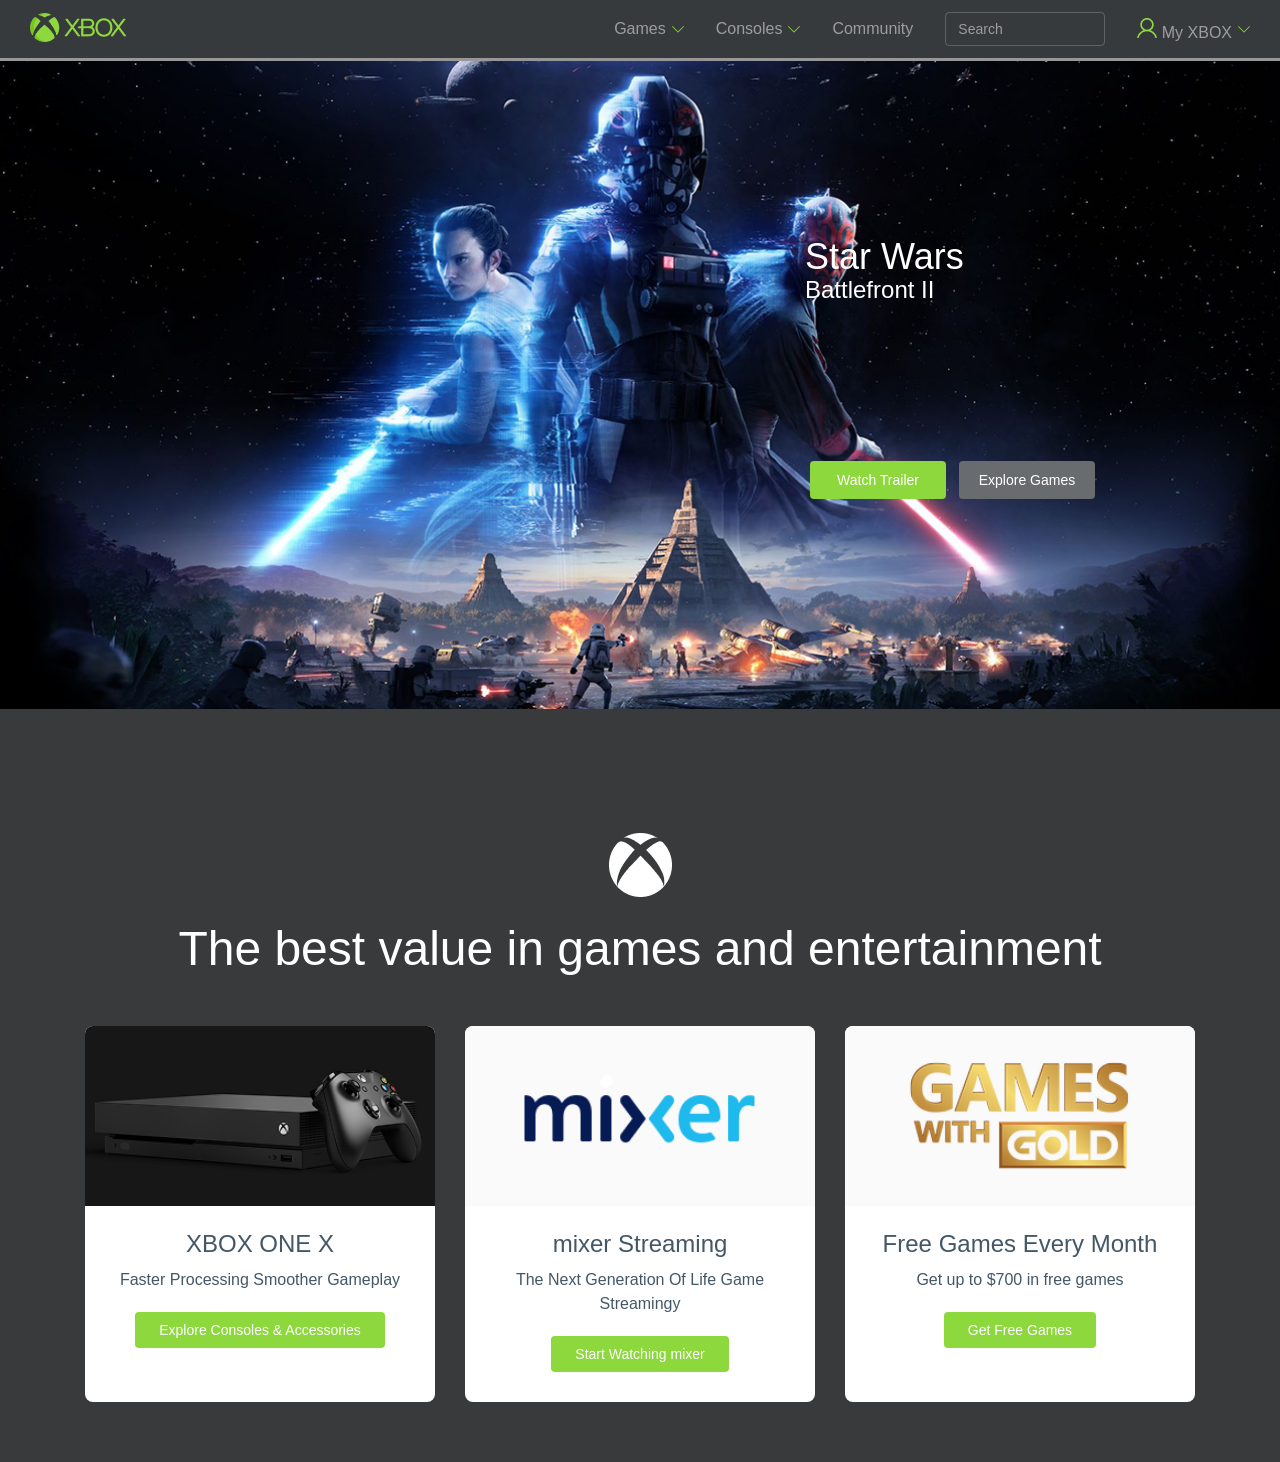
==== index.html @ f6f56444 "Add files via upload" ====
<!doctype html>
<html lang="en">
  <head>
    <meta charset="UTF-8" />
    <meta name="viewport" content="width=device-width, initial-scale=1.0" />
    <title>Гарипова</title>
    <link rel="stylesheet" href="style.css" />
  </head>
  <body>
    <header>
      <div class="header-container">
        <a href="#"><img src="./img/logo.png" alt="Logo" /></a>
        <ul class="nav-list">
          <li>
            <a href="#">Games</a><img src="./img/down-arrow.png" alt="" />
          </li>
          <li>
            <a href="#">Consoles</a><img src="./img/down-arrow.png" alt="" />
          </li>
          <li><a href="#">Community</a></li>
          <input
            type="text"
            class="search-input"
            name="username"
            placeholder="Search"
          />
          <li>
            <a href="#"><img src="./img/Shape.png" alt="" /> My XBOX</a>
            <img src="img/down-arrow.png" alt="" />
          </li>
        </ul>
      </div>
    </header>

    <main>
      <!-- секция Hero -->
      <section class="hero">
        <div class="container hero-container">
          <div class="hero-content">
            <h1 class="hero-title">Star Wars</h1>
            <h2 class="hero-subtitle">Battlefront II</h2>
            <div class="hero-buttons">
              <button class="btn btn-primary">Watch Trailer</button>
              <button class="btn btn-secondary">Explore Games</button>
            </div>
          </div>
        </div>
      </section>

      <!-- секция Highlights с иконкой -->
      <section class="highlights">
        <div class="container">
          <!-- Иконка -->
          <div class="highlights-icon">
            <img src="./img/icon.png" alt="XBOX Icon" />
          </div>
          <h2 class="highlights-title">
            The best value in games and entertainment
          </h2>
          <div class="highlights-grid">
            <!-- 1 -->
            <div class="highlight-card">
              <img
                src="./img/card_1.png"
                alt="Games with Gold"
                class="card-image"
              />
              <h3 class="card-title">XBOX ONE X</h3>
              <p class="card-desc">Faster Processing Smoother Gameplay</p>
              <button class="card-btn">Explore Consoles & Accessories</button>
            </div>
            <!-- 2 -->
            <div class="highlight-card">
              <img src="./img/card_2.png" alt="XBOX One X" class="card-image" />
              <h3 class="card-title">mixer Streaming</h3>
              <p class="card-desc">The Next Generation
Of Life Game Streamingy</p>
              <button class="card-btn">Start Watching mixer</button>
            </div>
            <!-- 3 -->
            <div class="highlight-card">
              <img
                src="./img/card_3.png"
                alt="Mixer Streaming"
                class="card-image"
              />
              <h3 class="card-title">Free Games Every Month</h3>
              <p class="card-desc">
                Get up to $700 in 
free games
              </p>
              <button class="card-btn">Get Free Games</button>
            </div>
          </div>
        </div>
      </section>

    </main>
  </body>
</html>
---- style.css ----
@font-face {
  font-family: "HelveticaNeueR";
  src: url(./fonts/HelveticaNeue-Roman.otf);
}

* {
  padding: 0;
  margin: 0;
  box-sizing: border-box;
}

:root {
  --font-family: "HelveticaNeueR", sans-serif;
}

.container {
  max-width: 1130px;
  padding: 0 10px;
  margin: 0 auto;
}

/* ========== HEADER ========== */
header {
  background: #373a3c;
  border-bottom: 3px solid #979797;
  padding: 12px 0;
}

.header-container {
  max-width: 1300px;
  margin: 0 auto;
  padding: 0 30px;
  display: flex;
  align-items: center;
  justify-content: space-between;
  flex-wrap: wrap;
  gap: 20px;
}

.header-container li {
  display: flex;
  align-items: center;
  gap: 6px;
  cursor: pointer;
}

.header-container a {
  text-decoration: none;
  font-family: var(--font-family);
  font-weight: 400;
  font-size: 16px;
  line-height: 100%;
  color: rgba(255, 255, 255, 0.5);
}

.nav-list {
  display: flex;
  align-items: center;
  gap: 32px;
  list-style: none;
  flex-wrap: wrap;
}

.search-input {
  border: 1px solid rgba(255, 255, 255, 0.2);
  border-radius: 4px;
  padding: 8px 12px;
  font-family: var(--font-family);
  font-size: 14px;
  color: white;
  outline: none;
  width: 160px;
  background: transparent;
}

.search-input::placeholder {
  color: rgba(255, 255, 255, 0.5);
}

/* ========== HERO СЕКЦИЯ ========== */
.hero {
  background-image: url('./img/bg.png');
  background-size: cover;
  background-position: center;
  background-repeat: no-repeat;
  height: 648px;
  position: relative;
}

.hero-container {
  position: relative;
  z-index: 2;
  height: 648px;
}

.hero-title {
  position: absolute;
  top: 175px;
  right: 100px;
  font-family: var(--font-family);
  font-weight: 400;
  font-size: 36px;
  color: #fff;
  margin: 0;
  text-align: left;
  width: 100%;
  max-width: 300px;
}

.hero-subtitle {
  position: absolute;
  top: 215px;
  right: 100px;
  font-family: var(--font-family);
  font-weight: 400;
  font-size: 24px;
  color: #fff;
  margin: 0;
  text-align: left;
  width: 100%;
  max-width: 300px;
}

.hero-buttons {
  position: absolute;
  top: 400px;
  right: 110px;
  display: flex;
  gap: 13px;
}

.btn {
  width: 136px;
  height: 38px;
  font-family: var(--font-family);
  font-weight: 400;
  font-size: 14px;
  border-radius: 4px;
  cursor: pointer;
  border: none;
}

.btn-primary {
  background-color: #8DD83D;
  color: white;
}

.btn-secondary {
  background-color: #686C6F;
  color: white;
}

/* ========== HIGHLIGHTS СЕКЦИЯ ========== */
.highlights {
  background-color: #383a3b;
  padding: 60px 0;
}

/* НОВЫЙ БЛОК С ИКОНКОЙ - отступ сверху 64px, по центру */
.highlights-icon {
  text-align: center;
  margin-top: 64px;
  margin-bottom: 20px;
}

.highlights-icon img {
  display: inline-block;
}

.highlights-title {
  font-family: var(--font-family);
  font-weight: 400;
  font-size: 48px;
  color: #fff;
  text-align: center;
  margin-bottom: 20px;
}

.highlights-grid {
  display: flex;
  justify-content: space-between;
  gap: 30px;
  margin-top: 50px;
}

.highlight-card {
  background-color: #fff;
  border-radius: 8px;
  overflow: hidden;
  flex: 1;
  text-align: center;
  padding-bottom: 30px;
}

.card-image {
  width: 100%;
  height: 180px;
  object-fit: cover;
}

.card-title {
  font-family: var(--font-family);
  font-weight: 400;
  font-size: 24px;
  color: #435766;
  margin: 20px 0 10px;
}

.card-desc {
  font-family: var(--font-family);
  font-weight: 400;
  font-size: 16px;
  color: #435766;
  line-height: 1.5;
  margin-bottom: 20px;
  padding: 0 15px;
}

.card-btn {
  background-color: #8DD83D;
  color: white;
  border: none;
  padding: 10px 24px;
  font-family: var(--font-family);
  font-weight: 400;
  font-size: 14px;
  border-radius: 4px;
  cursor: pointer;
  transition: opacity 0.2s;
}

.card-btn:hover {
  opacity: 0.8;
}

/* ========== АДАПТИВНОСТЬ ========== */
@media (max-width: 768px) {
  .header-container {
    padding: 0 15px;
    flex-direction: column;
    align-items: flex-start;
  }

  .nav-list {
    flex-wrap: wrap;
    gap: 15px;
    justify-content: center;
    width: 100%;
  }

  .search-input {
    width: 100%;
    margin: 5px 0;
  }

  .hero {
    height: 500px;
  }

  .hero-container {
    height: 500px;
  }

  .hero-title {
    top: 120px;
    right: 20px;
    font-size: 28px;
    max-width: 250px;
  }

  .hero-subtitle {
    top: 155px;
    right: 20px;
    font-size: 18px;
    max-width: 250px;
  }

  .hero-buttons {
    top: 320px;
    right: 20px;
    gap: 10px;
  }

  .btn {
    width: 120px;
    height: 34px;
    font-size: 12px;
  }

  .highlights {
    padding: 40px 0;
  }

  /* Иконка на планшете */
  .highlights-icon {
    margin-top: 50px;
  }

  .highlights-title {
    font-size: 28px;
    margin-bottom: 15px;
  }

  .highlights-grid {
    flex-direction: column;
    gap: 20px;
    margin-top: 30px;
  }

  .card-image {
    height: 150px;
  }

  .card-title {
    font-size: 20px;
  }

  .card-desc {
    font-size: 14px;
  }

  .card-btn {
    padding: 8px 20px;
    font-size: 12px;
  }
}

@media (max-width: 480px) {
  .header-container {
    padding: 0 10px;
  }

  .nav-list {
    gap: 12px;
  }

  .header-container a {
    font-size: 14px;
  }

  .header-container li {
    gap: 4px;
  }

  .hero {
    height: 450px;
  }

  .hero-container {
    height: 450px;
  }

  .hero-title {
    top: 100px;
    right: 15px;
    font-size: 24px;
    max-width: 200px;
  }

  .hero-subtitle {
    top: 130px;
    right: 15px;
    font-size: 16px;
    max-width: 200px;
  }

  .hero-buttons {
    top: 280px;
    right: 15px;
    gap: 8px;
    flex-direction: column;
    align-items: flex-end;
  }

  .btn {
    width: 130px;
    height: 36px;
  }

  .highlights {
    padding: 30px 0;
  }

  /* Иконка на телефоне */
  .highlights-icon {
    margin-top: 40px;
  }

  .highlights-title {
    font-size: 24px;
    padding: 0 10px;
  }

  .highlight-card {
    margin: 0 5px;
  }

  .card-image {
    height: 130px;
  }

  .card-title {
    font-size: 18px;
    margin: 15px 0 8px;
  }

  .card-desc {
    font-size: 13px;
    margin-bottom: 15px;
    padding: 0 10px;
  }

  .card-btn {
    padding: 6px 16px;
    font-size: 11px;
  }
}

@media (max-width: 375px) {
  .hero-title {
    top: 80px;
    font-size: 22px;
  }

  .hero-subtitle {
    top: 108px;
    font-size: 14px;
  }

  .hero-buttons {
    top: 260px;
  }

  .btn {
    width: 120px;
    height: 34px;
    font-size: 11px;
  }

  .highlights-icon {
    margin-top: 32px;
  }

  .highlights-title {
    font-size: 22px;
  }

  .card-title {
    font-size: 16px;
  }

  .card-desc {
    font-size: 12px;
  }
}
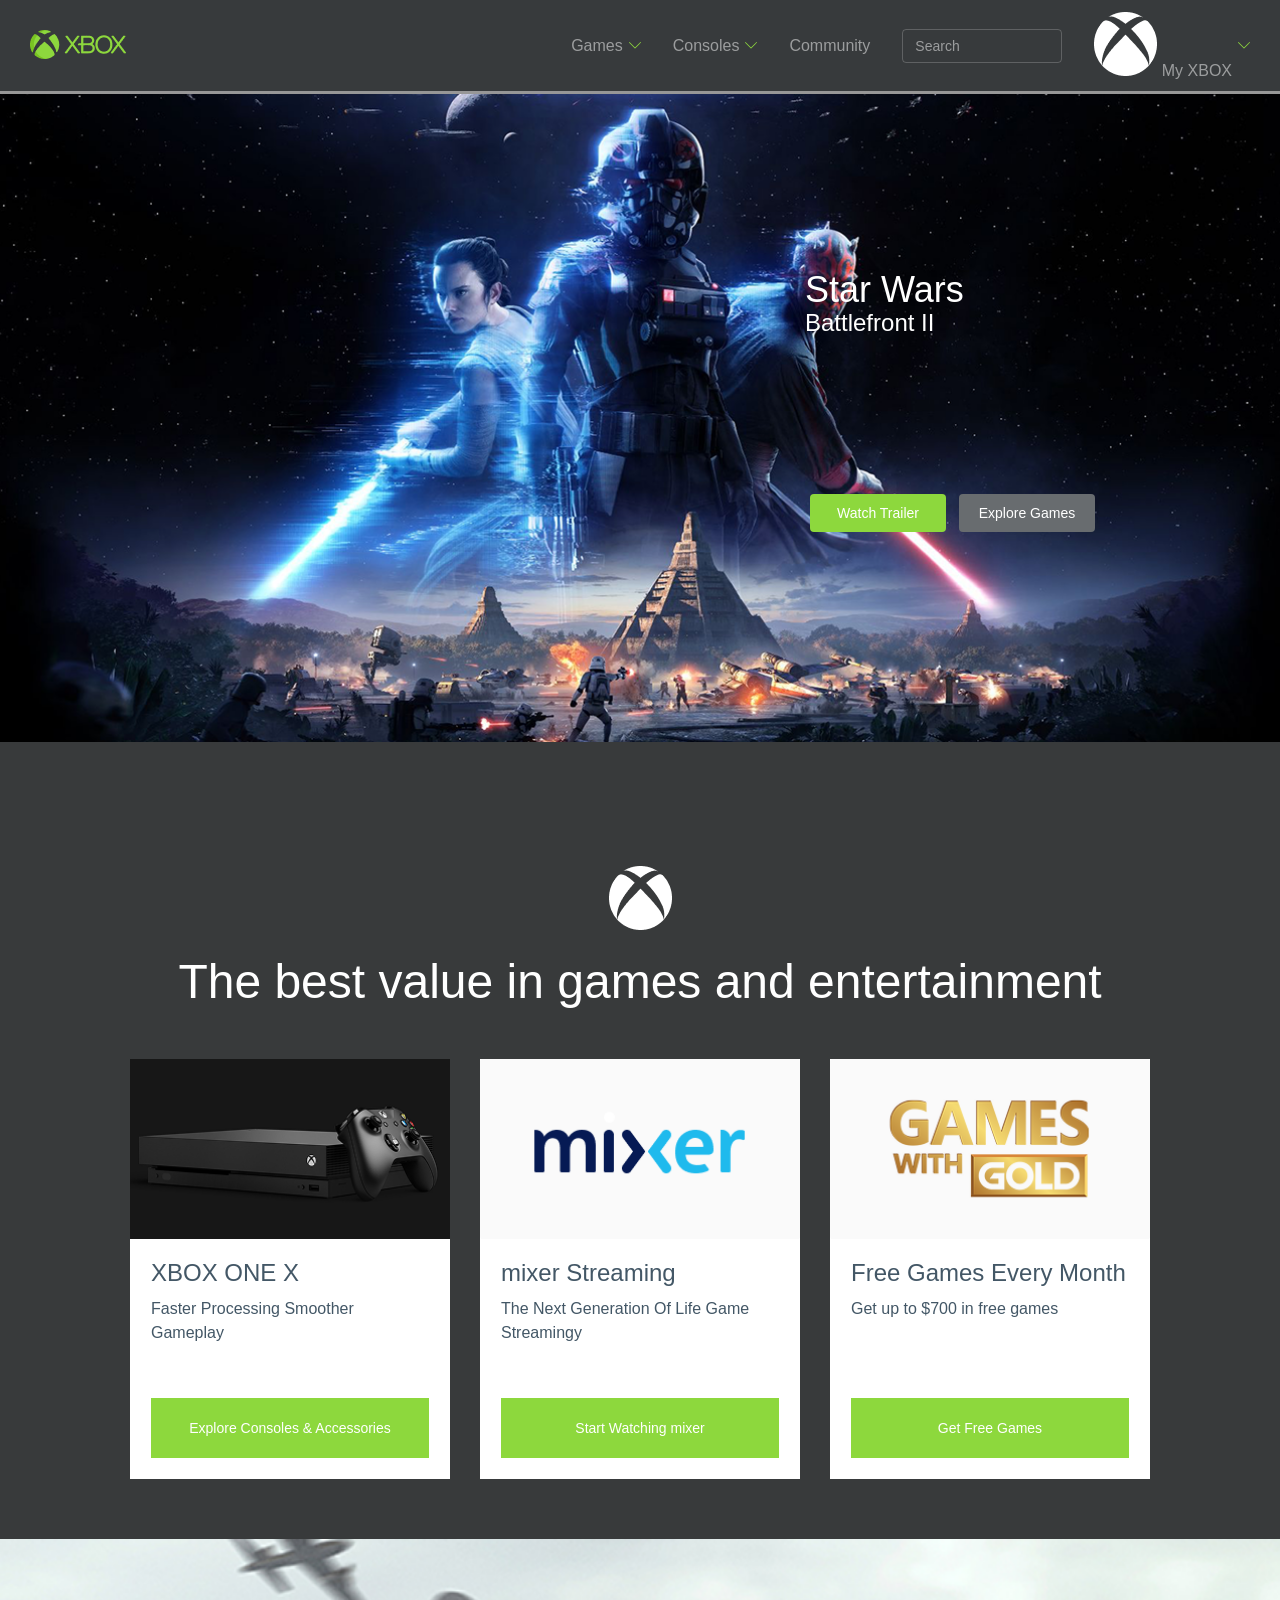
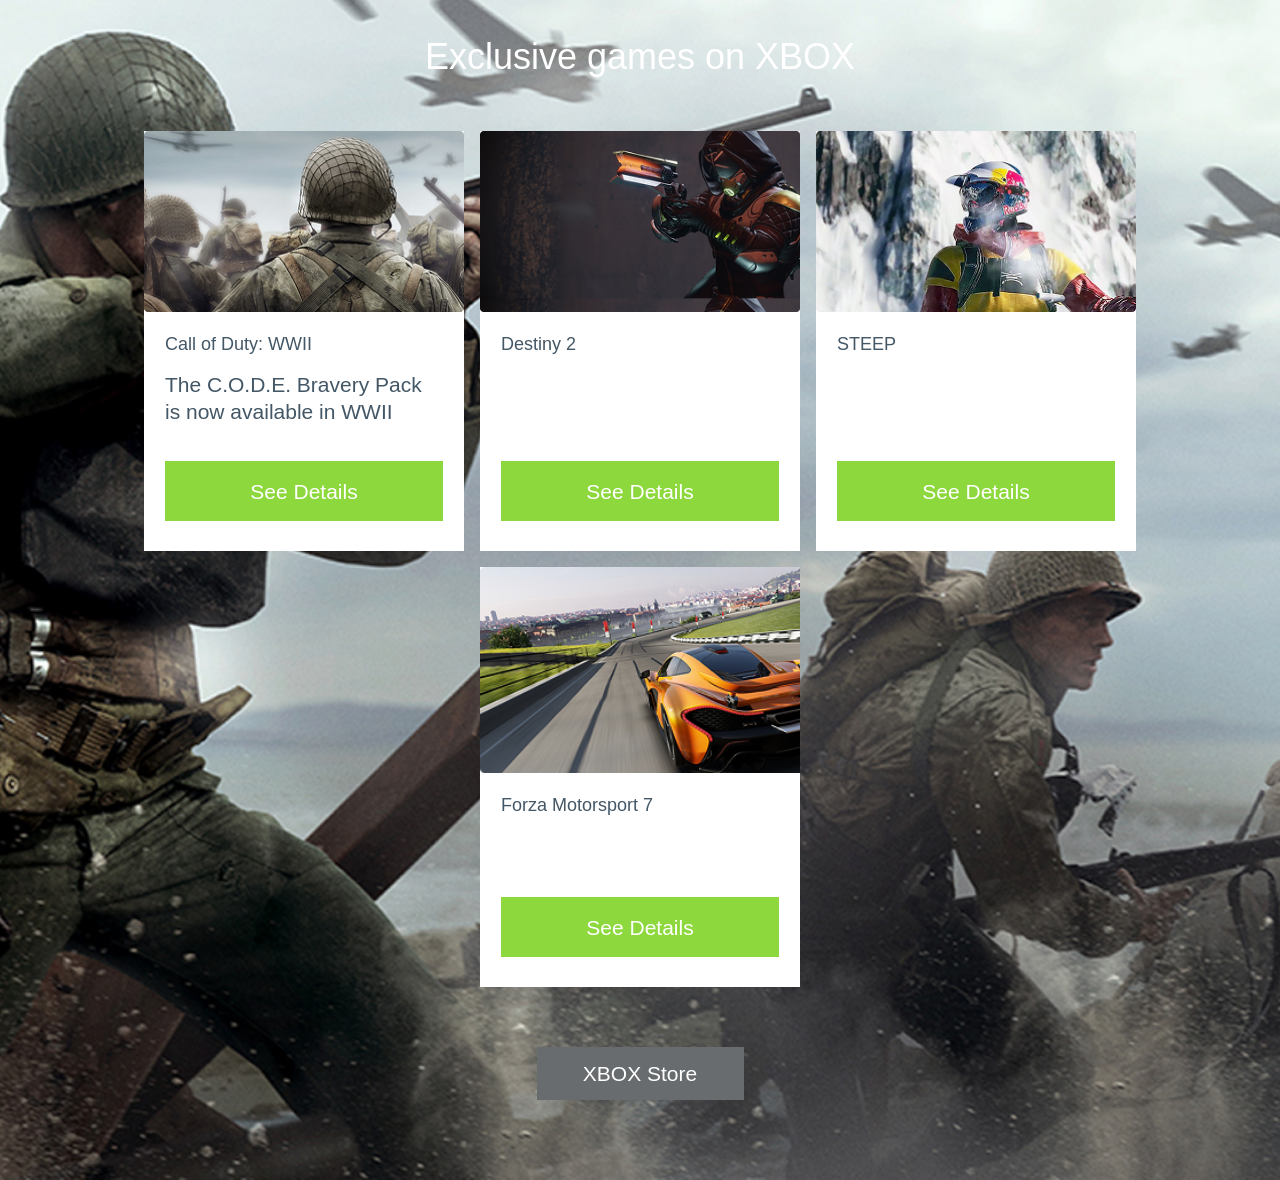
==== commit e654bd68: "Add files via upload" ====
--- a/index.html
+++ b/index.html
@@ -1,4 +1,4 @@
-<!doctype html>
+<!DOCTYPE html>
 <html lang="en">
   <head>
     <meta charset="UTF-8" />
@@ -25,7 +25,7 @@
             placeholder="Search"
           />
           <li>
-            <a href="#"><img src="./img/Shape.png" alt="" /> My XBOX</a>
+            <a href="#"><img src="./img/icon.png" alt="" /> My XBOX</a>
             <img src="img/down-arrow.png" alt="" />
           </li>
         </ul>
@@ -50,7 +50,6 @@
       <!-- секция Highlights с иконкой -->
       <section class="highlights">
         <div class="container">
-          <!-- Иконка -->
           <div class="highlights-icon">
             <img src="./img/icon.png" alt="XBOX Icon" />
           </div>
@@ -58,43 +57,88 @@
             The best value in games and entertainment
           </h2>
           <div class="highlights-grid">
-            <!-- 1 -->
             <div class="highlight-card">
-              <img
-                src="./img/card_1.png"
-                alt="Games with Gold"
-                class="card-image"
-              />
-              <h3 class="card-title">XBOX ONE X</h3>
-              <p class="card-desc">Faster Processing Smoother Gameplay</p>
-              <button class="card-btn">Explore Consoles & Accessories</button>
+              <img src="./img/card_1.png" alt="Games with Gold" class="card-image" />
+              <div class="card-content">
+                <h3 class="card-title">XBOX ONE X</h3>
+                <p class="card-desc">Faster Processing Smoother Gameplay</p>
+                <button class="card-btn">Explore Consoles & Accessories</button>
+              </div>
             </div>
-            <!-- 2 -->
             <div class="highlight-card">
               <img src="./img/card_2.png" alt="XBOX One X" class="card-image" />
-              <h3 class="card-title">mixer Streaming</h3>
-              <p class="card-desc">The Next Generation
-Of Life Game Streamingy</p>
-              <button class="card-btn">Start Watching mixer</button>
+              <div class="card-content">
+                <h3 class="card-title">mixer Streaming</h3>
+                <p class="card-desc">The Next Generation Of Life Game Streamingy</p>
+                <button class="card-btn">Start Watching mixer</button>
+              </div>
             </div>
-            <!-- 3 -->
             <div class="highlight-card">
-              <img
-                src="./img/card_3.png"
-                alt="Mixer Streaming"
-                class="card-image"
-              />
-              <h3 class="card-title">Free Games Every Month</h3>
-              <p class="card-desc">
-                Get up to $700 in 
-free games
-              </p>
-              <button class="card-btn">Get Free Games</button>
+              <img src="./img/card_3.png" alt="Mixer Streaming" class="card-image" />
+              <div class="card-content">
+                <h3 class="card-title">Free Games Every Month</h3>
+                <p class="card-desc">Get up to $700 in free games</p>
+                <button class="card-btn">Get Free Games</button>
+              </div>
             </div>
           </div>
         </div>
       </section>
 
+      <!-- Третья секция Exclusive games -->
+      <section class="exclusive">
+        <div class="exclusive-container">
+          <h2 class="exclusive-title">Exclusive games on XBOX</h2>
+          <div class="exclusive-grid">
+            <!-- Карточка 1 -->
+            <div class="exclusive-card">
+              <img src="img/с_1.png" alt="Call of Duty" />
+              <div class="exclusive-card-content">
+                <div class="exclusive-card-text">
+                  <h3 class="exclusive-game-title">Call of Duty: WWII</h3>
+                  <p class="exclusive-game-desc">
+                    The C.O.D.E. Bravery Pack<br />is now available in WWII
+                  </p>
+                </div>
+                <button class="exclusive-card-btn">See Details</button>
+              </div>
+            </div>
+            <!-- Карточка 2 -->
+            <div class="exclusive-card">
+              <img src="img/с_2.png" alt="Destiny 2" />
+              <div class="exclusive-card-content">
+                <div class="exclusive-card-text">
+                  <h3 class="exclusive-game-title">Destiny 2</h3>
+                </div>
+                <button class="exclusive-card-btn">See Details</button>
+              </div>
+            </div>
+            <!-- Карточка 3 -->
+            <div class="exclusive-card">
+              <img src="img/с_3.png" alt="STEEP" />
+              <div class="exclusive-card-content">
+                <div class="exclusive-card-text">
+                  <h3 class="exclusive-game-title">STEEP</h3>
+                </div>
+                <button class="exclusive-card-btn">See Details</button>
+              </div>
+            </div>
+            <!-- Карточка 4 -->
+            <div class="exclusive-card">
+              <img src="img/с_4.png" alt="Forza Motorsport 7" />
+              <div class="exclusive-card-content">
+                <div class="exclusive-card-text">
+                  <h3 class="exclusive-game-title">Forza Motorsport 7</h3>
+                </div>
+                <button class="exclusive-card-btn">See Details</button>
+              </div>
+            </div>
+          </div>
+          <div class="exclusive-store-btn-wrapper">
+            <button class="exclusive-store-btn">XBOX Store</button>
+          </div>
+        </div>
+      </section>
     </main>
   </body>
-</html>
+</html>
--- a/style.css
+++ b/style.css
@@ -156,7 +156,6 @@
   padding: 60px 0;
 }
 
-/* НОВЫЙ БЛОК С ИКОНКОЙ - отступ сверху 64px, по центру */
 .highlights-icon {
   text-align: center;
   margin-top: 64px;
@@ -178,18 +177,20 @@
 
 .highlights-grid {
   display: flex;
-  justify-content: space-between;
+  justify-content: center;
   gap: 30px;
   margin-top: 50px;
+  flex-wrap: wrap;
 }
 
 .highlight-card {
   background-color: #fff;
-  border-radius: 8px;
+  border-radius: 0;
   overflow: hidden;
-  flex: 1;
-  text-align: center;
-  padding-bottom: 30px;
+  width: 320px;
+  height: 420px;
+  display: flex;
+  flex-direction: column;
 }
 
 .card-image {
@@ -198,12 +199,20 @@
   object-fit: cover;
 }
 
+.card-content {
+  padding: 0 21px;
+  flex: 1;
+  display: flex;
+  flex-direction: column;
+}
+
 .card-title {
   font-family: var(--font-family);
   font-weight: 400;
   font-size: 24px;
   color: #435766;
   margin: 20px 0 10px;
+  text-align: left;
 }
 
 .card-desc {
@@ -213,23 +222,161 @@
   color: #435766;
   line-height: 1.5;
   margin-bottom: 20px;
-  padding: 0 15px;
+  text-align: left;
 }
 
 .card-btn {
   background-color: #8DD83D;
   color: white;
   border: none;
-  padding: 10px 24px;
   font-family: var(--font-family);
   font-weight: 400;
   font-size: 14px;
-  border-radius: 4px;
   cursor: pointer;
   transition: opacity 0.2s;
+  width: 278px;
+  height: 60px;
+  margin-top: auto;
+  margin-bottom: 21px;
+  margin-left: auto;
+  margin-right: auto;
+  border-radius: 0;
 }
 
 .card-btn:hover {
+  opacity: 0.8;
+}
+
+/* ========== ТРЕТЬЯ СЕКЦИЯ EXCLUSIVE - ПО ЦЕНТРУ ========== */
+.exclusive {
+  background-image: url('./img/bg_2.png');
+  background-size: cover;
+  background-position: center;
+  background-repeat: no-repeat;
+  width: 100%;
+  min-height: 880px;
+  padding: 0;
+}
+
+.exclusive-container {
+  max-width: 1400px;
+  margin: 0 auto;
+  padding: 0 20px;
+}
+
+.exclusive-title {
+  font-family: var(--font-family);
+  font-weight: 400;
+  font-size: 36px;
+  color: #fff;
+  text-align: center;
+  padding-top: 97px;
+  margin-bottom: 53px;
+}
+
+/* Карточки по центру, flex-wrap для адаптива */
+.exclusive-grid {
+  display: flex;
+  justify-content: center;
+  align-items: center;
+  gap: 16px;
+  flex-wrap: wrap;
+}
+
+.exclusive-card {
+  background-color: #fff;
+  width: 320px;
+  height: 420px;
+  border-radius: 0;
+  overflow: hidden;
+  display: flex;
+  flex-direction: column;
+}
+
+.exclusive-card img {
+  width: 100%;
+  height: auto;
+  object-fit: cover;
+}
+
+/* Контент карточки - выравнивание кнопки внизу */
+.exclusive-card-content {
+  padding: 0 21px;
+  flex: 1;
+  display: flex;
+  flex-direction: column;
+  padding-bottom: 30px;
+}
+
+.exclusive-card-text {
+  flex: 1;
+}
+
+.exclusive-game-title {
+  font-family: var(--font-family);
+  font-weight: 400;
+  font-size: 18px;
+  color: #435766;
+  margin-top: 22px;
+  text-align: left;
+}
+
+.exclusive-game-desc {
+  font-family: var(--font-family);
+  font-weight: 400;
+  font-size: 21px;
+  color: #435766;
+  margin-top: 16px;
+  text-align: left;
+  line-height: 1.3;
+}
+
+/* Кнопка в карточке третьей секции */
+.exclusive-card-btn {
+  width: 278px;
+  height: 60px;
+  background-color: #8DD83D;
+  border: none;
+  font-family: var(--font-family);
+  font-weight: 400;
+  font-size: 21px;
+  line-height: 100%;
+  color: #fff;
+  cursor: pointer;
+  transition: opacity 0.2s;
+  margin-top: 30px;
+  margin-bottom: 0;
+  align-self: center;
+  flex-shrink: 0;
+}
+
+.exclusive-card-btn:hover {
+  opacity: 0.8;
+}
+
+/* Кнопка XBOX Store внизу */
+.exclusive-store-btn-wrapper {
+  display: flex;
+  justify-content: center;
+  margin-top: 60px;
+  padding-bottom: 80px;
+}
+
+.exclusive-store-btn {
+  width: 207px;
+  height: 53px;
+  background-color: #686C6F;
+  border: none;
+  font-family: var(--font-family);
+  font-weight: 400;
+  font-size: 21px;
+  line-height: 100%;
+  color: #fff;
+  cursor: pointer;
+  transition: opacity 0.2s;
+}
+
+.exclusive-store-btn:hover {
   opacity: 0.8;
 }
 
@@ -291,7 +438,6 @@
     padding: 40px 0;
   }
 
-  /* Иконка на планшете */
   .highlights-icon {
     margin-top: 50px;
   }
@@ -303,25 +449,22 @@
 
   .highlights-grid {
     flex-direction: column;
+    align-items: center;
     gap: 20px;
     margin-top: 30px;
   }
-
-  .card-image {
-    height: 150px;
-  }
-
-  .card-title {
-    font-size: 20px;
-  }
-
-  .card-desc {
-    font-size: 14px;
-  }
-
-  .card-btn {
-    padding: 8px 20px;
-    font-size: 12px;
+  
+  .exclusive {
+    min-height: auto;
+  }
+  
+  .exclusive-title {
+    font-size: 28px;
+    padding-top: 60px;
+  }
+  
+  .exclusive-container {
+    padding: 0 15px;
   }
 }
 
@@ -338,15 +481,7 @@
     font-size: 14px;
   }
 
-  .header-container li {
-    gap: 4px;
-  }
-
   .hero {
-    height: 450px;
-  }
-
-  .hero-container {
     height: 450px;
   }
 
@@ -372,16 +507,6 @@
     align-items: flex-end;
   }
 
-  .btn {
-    width: 130px;
-    height: 36px;
-  }
-
-  .highlights {
-    padding: 30px 0;
-  }
-
-  /* Иконка на телефоне */
   .highlights-icon {
     margin-top: 40px;
   }
@@ -390,66 +515,18 @@
     font-size: 24px;
     padding: 0 10px;
   }
-
-  .highlight-card {
-    margin: 0 5px;
-  }
-
-  .card-image {
-    height: 130px;
-  }
-
-  .card-title {
-    font-size: 18px;
-    margin: 15px 0 8px;
-  }
-
-  .card-desc {
-    font-size: 13px;
-    margin-bottom: 15px;
-    padding: 0 10px;
-  }
-
+  
+  .exclusive-title {
+    font-size: 24px;
+    padding-top: 40px;
+    margin-bottom: 30px;
+  }
+  
   .card-btn {
-    padding: 6px 16px;
-    font-size: 11px;
-  }
-}
-
-@media (max-width: 375px) {
-  .hero-title {
-    top: 80px;
-    font-size: 22px;
-  }
-
-  .hero-subtitle {
-    top: 108px;
-    font-size: 14px;
-  }
-
-  .hero-buttons {
-    top: 260px;
-  }
-
-  .btn {
-    width: 120px;
-    height: 34px;
-    font-size: 11px;
-  }
-
-  .highlights-icon {
-    margin-top: 32px;
-  }
-
-  .highlights-title {
-    font-size: 22px;
-  }
-
-  .card-title {
-    font-size: 16px;
-  }
-
-  .card-desc {
-    font-size: 12px;
+    width: 240px;
+  }
+  
+  .exclusive-card-btn {
+    width: 240px;
   }
 }
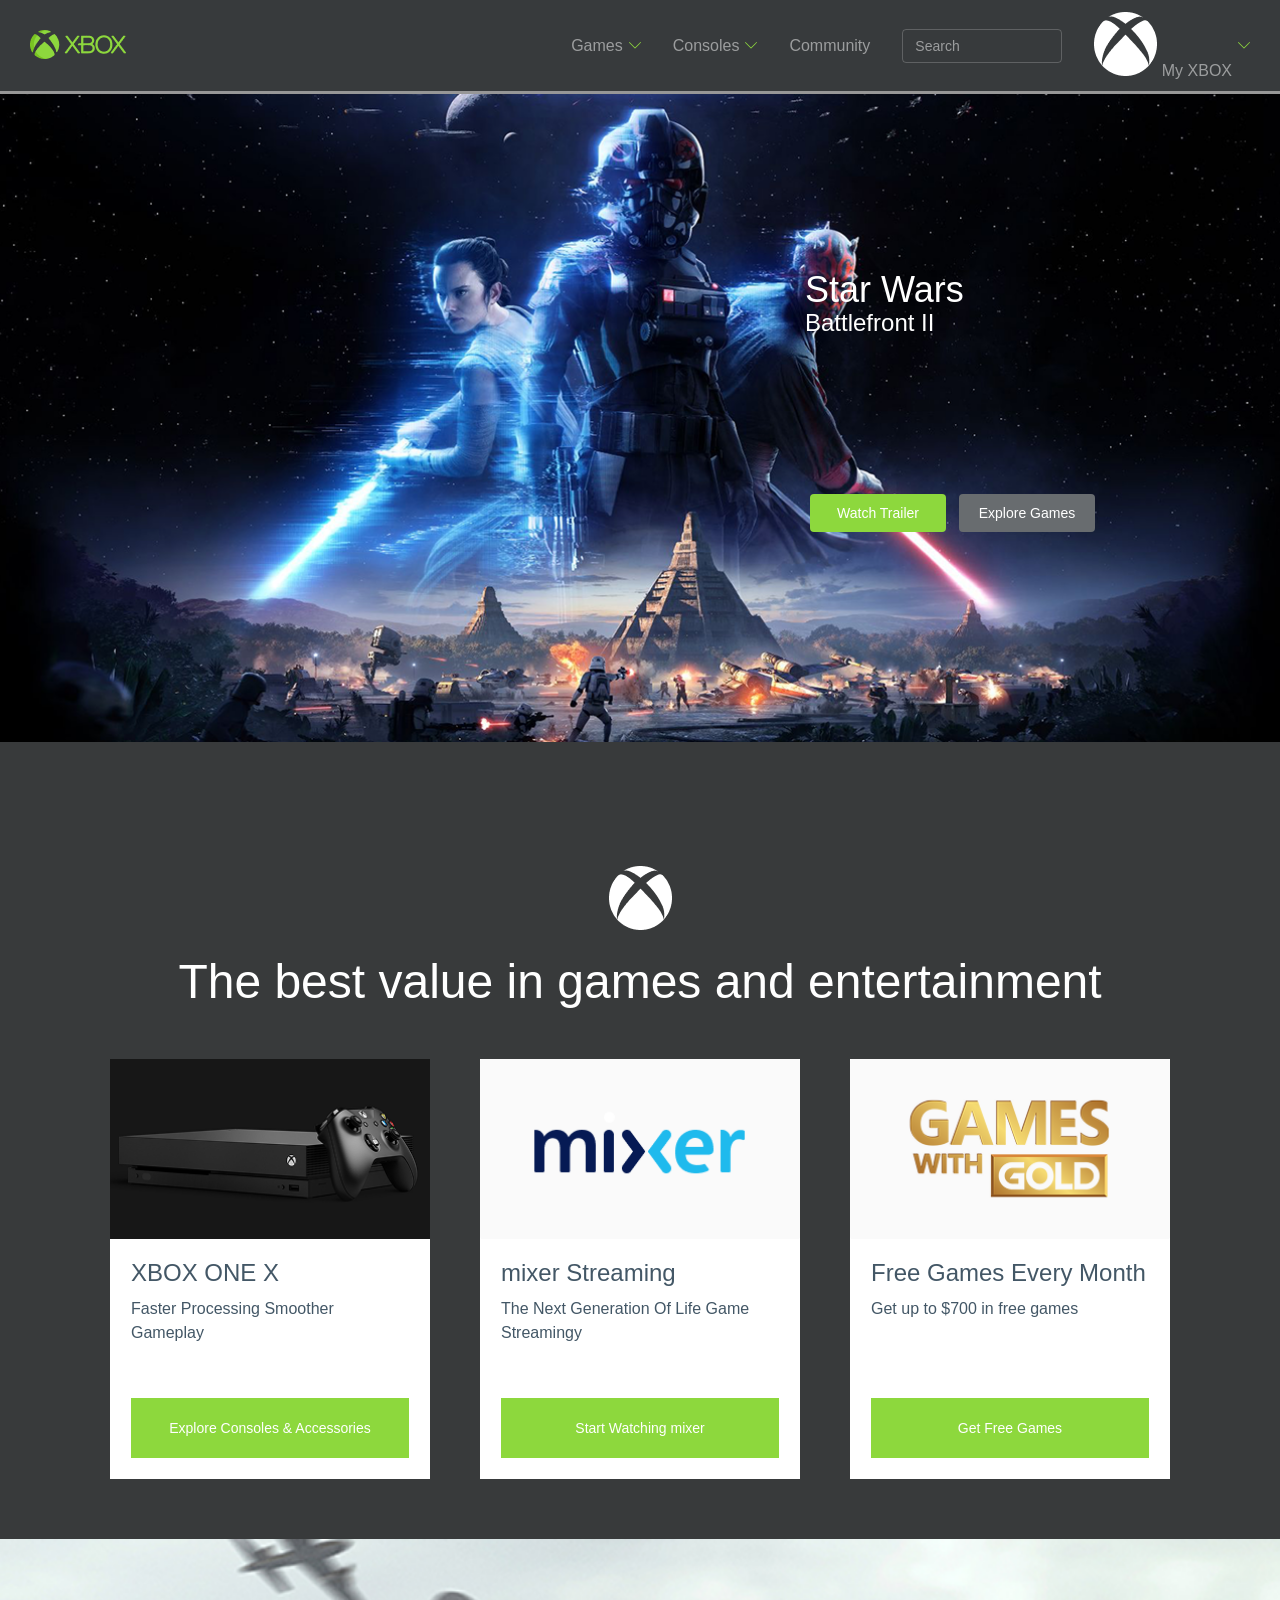
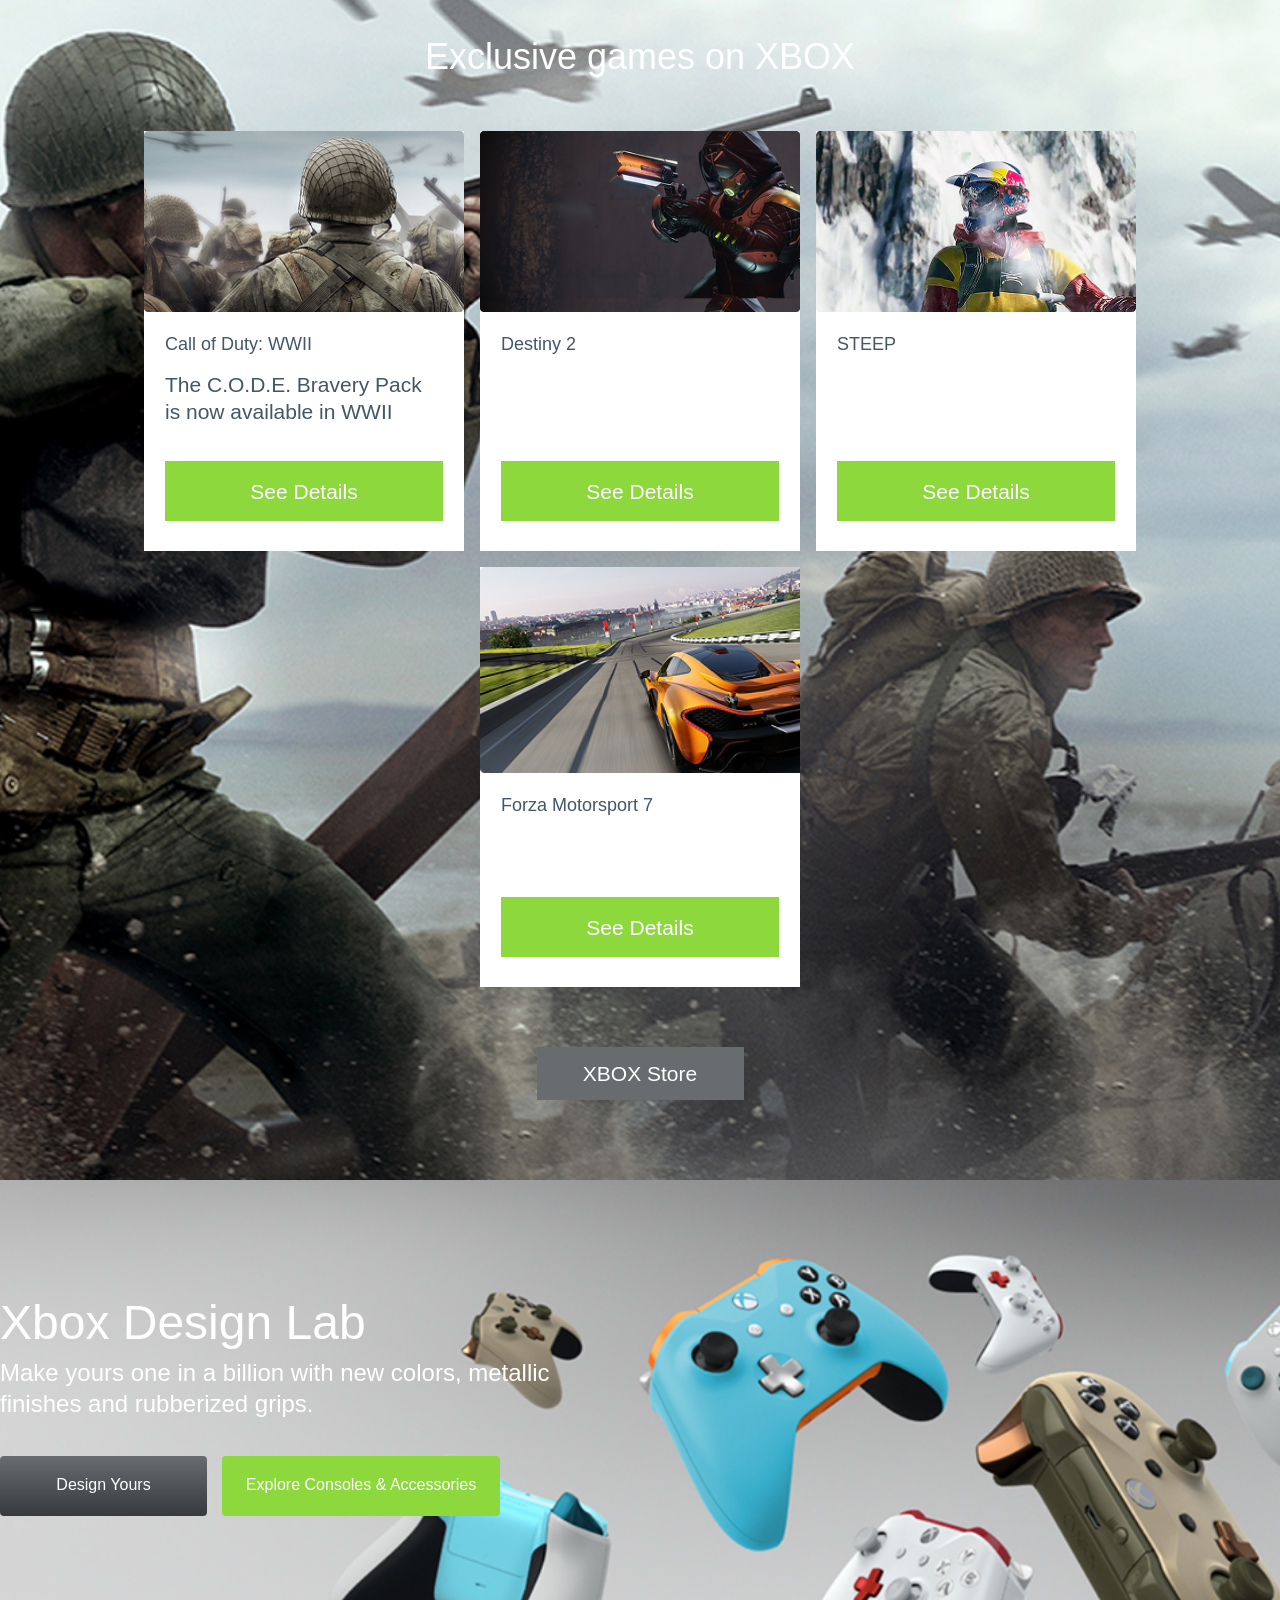
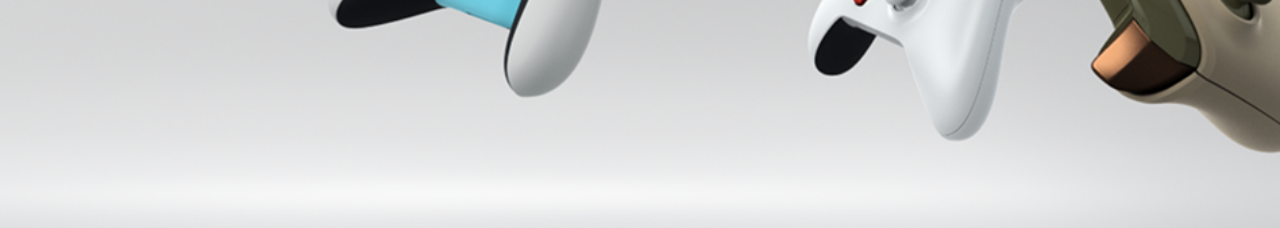
==== commit 0b602613: "Add files via upload" ====
--- a/index.html
+++ b/index.html
@@ -139,6 +139,23 @@
           </div>
         </div>
       </section>
+
+
+      <!-- Четвертая секция Xbox Design Lab -->
+      <section class="design-lab">
+        <div class="design-lab-container">
+          <div class="design-lab-content">
+            <h2 class="design-lab-title">Xbox Design Lab</h2>
+            <p class="design-lab-desc">Make yours one in a billion with new colors, metallic finishes and rubberized grips.</p>
+            <div class="design-lab-buttons">
+              <button class="design-lab-btn-primary">Design Yours</button>
+              <button class="design-lab-btn-secondary">Explore Consoles & Accessories</button>
+            </div>
+          </div>
+        </div>
+      </section>
+
+      
     </main>
   </body>
 </html>
--- a/style.css
+++ b/style.css
@@ -178,7 +178,7 @@
 .highlights-grid {
   display: flex;
   justify-content: center;
-  gap: 30px;
+  gap: 50px;
   margin-top: 50px;
   flex-wrap: wrap;
 }
@@ -529,4 +529,181 @@
   .exclusive-card-btn {
     width: 240px;
   }
+}
+
+
+/* ========== ЧЕТВЕРТАЯ СЕКЦИЯ XBOX DESIGN LAB ========== */
+.design-lab {
+  background-image: url('./img/bg_3.png');
+  background-size: cover;
+  background-position: center;
+  background-repeat: no-repeat;
+  width: 100%;
+  min-height: 648px;
+  position: relative;
+}
+
+.design-lab-container {
+  max-width: 1440px;
+  margin: 0 auto;
+  position: relative;
+  min-height: 648px;
+}
+
+/* Контент справа в колонку */
+.design-lab-content {
+  position: absolute;
+  top: 114px;
+
+  max-width: 600px;
+  display: flex;
+  flex-direction: column;
+  align-items: flex-start;
+}
+
+/* Заголовок h2 */
+.design-lab-title {
+  font-family: var(--font-family);
+  font-weight: 400;
+  font-size: 48px;
+  color: #fff;
+  margin: 0;
+  line-height: 1.2;
+}
+
+/* Отступ между h2 и p = 5px */
+.design-lab-desc {
+  font-family: var(--font-family);
+  font-weight: 400;
+  font-size: 24px;
+  color: #fff;
+  margin: 5px 0 0 0;
+  line-height: 1.3;
+}
+
+/* Отступ между p и кнопками = 37px, кнопки в ряд */
+.design-lab-buttons {
+  display: flex;
+  flex-direction: row;
+  gap: 15px;
+  margin-top: 37px;
+  width: 100%;
+}
+
+/* Первая кнопка Design Yours */
+.design-lab-btn-primary {
+  border-radius: 4px;
+  width: 207px;
+  height: 60px;
+  background: linear-gradient(180deg, #686c6f 0%, #373a3c 100%);
+  border: none;
+  font-family: var(--font-family);
+  font-weight: 400;
+  font-size: 16px;
+  line-height: 131%;
+  color: #fff;
+  cursor: pointer;
+  transition: opacity 0.2s;
+}
+
+/* Вторая кнопка Explore Consoles & Accessories */
+.design-lab-btn-secondary {
+  border-radius: 4px;
+  width: 278px;
+  height: 60px;
+  background: #8dd83d;
+  border: none;
+  font-family: var(--font-family);
+  font-weight: 400;
+  font-size: 16px;
+  line-height: 131%;
+  color: #fff;
+  cursor: pointer;
+  transition: opacity 0.2s;
+}
+
+.design-lab-btn-primary:hover,
+.design-lab-btn-secondary:hover {
+  opacity: 0.8;
+}
+
+/* ========== АДАПТИВНОСТЬ ДЛЯ ЧЕТВЕРТОЙ СЕКЦИИ ========== */
+@media (max-width: 1200px) {
+  .design-lab-content {
+    right: 100px;
+    top: 100px;
+  }
+  
+  .design-lab-title {
+    font-size: 40px;
+  }
+  
+  .design-lab-desc {
+    font-size: 20px;
+  }
+}
+
+@media (max-width: 900px) {
+  .design-lab-buttons {
+    flex-direction: column;
+    align-items: center;
+  }
+}
+
+@media (max-width: 768px) {
+  .design-lab {
+    min-height: 500px;
+  }
+  
+  .design-lab-container {
+    min-height: 500px;
+  }
+  
+  .design-lab-content {
+    position: static;
+    padding: 60px 20px;
+    text-align: center;
+    align-items: center;
+    max-width: 100%;
+  }
+  
+  .design-lab-title {
+    font-size: 32px;
+    text-align: center;
+  }
+  
+  .design-lab-desc {
+    font-size: 18px;
+    text-align: center;
+  }
+  
+  .design-lab-buttons {
+    flex-direction: column;
+    align-items: center;
+    gap: 15px;
+  }
+  
+  .design-lab-btn-primary,
+  .design-lab-btn-secondary {
+    width: 240px;
+    height: 50px;
+    font-size: 14px;
+  }
+}
+
+@media (max-width: 480px) {
+  .design-lab-title {
+    font-size: 28px;
+  }
+  
+  .design-lab-desc {
+    font-size: 16px;
+  }
+  
+  .design-lab-btn-primary,
+  .design-lab-btn-secondary {
+    width: 220px;
+    height: 48px;
+    font-size: 13px;
+  }
 }
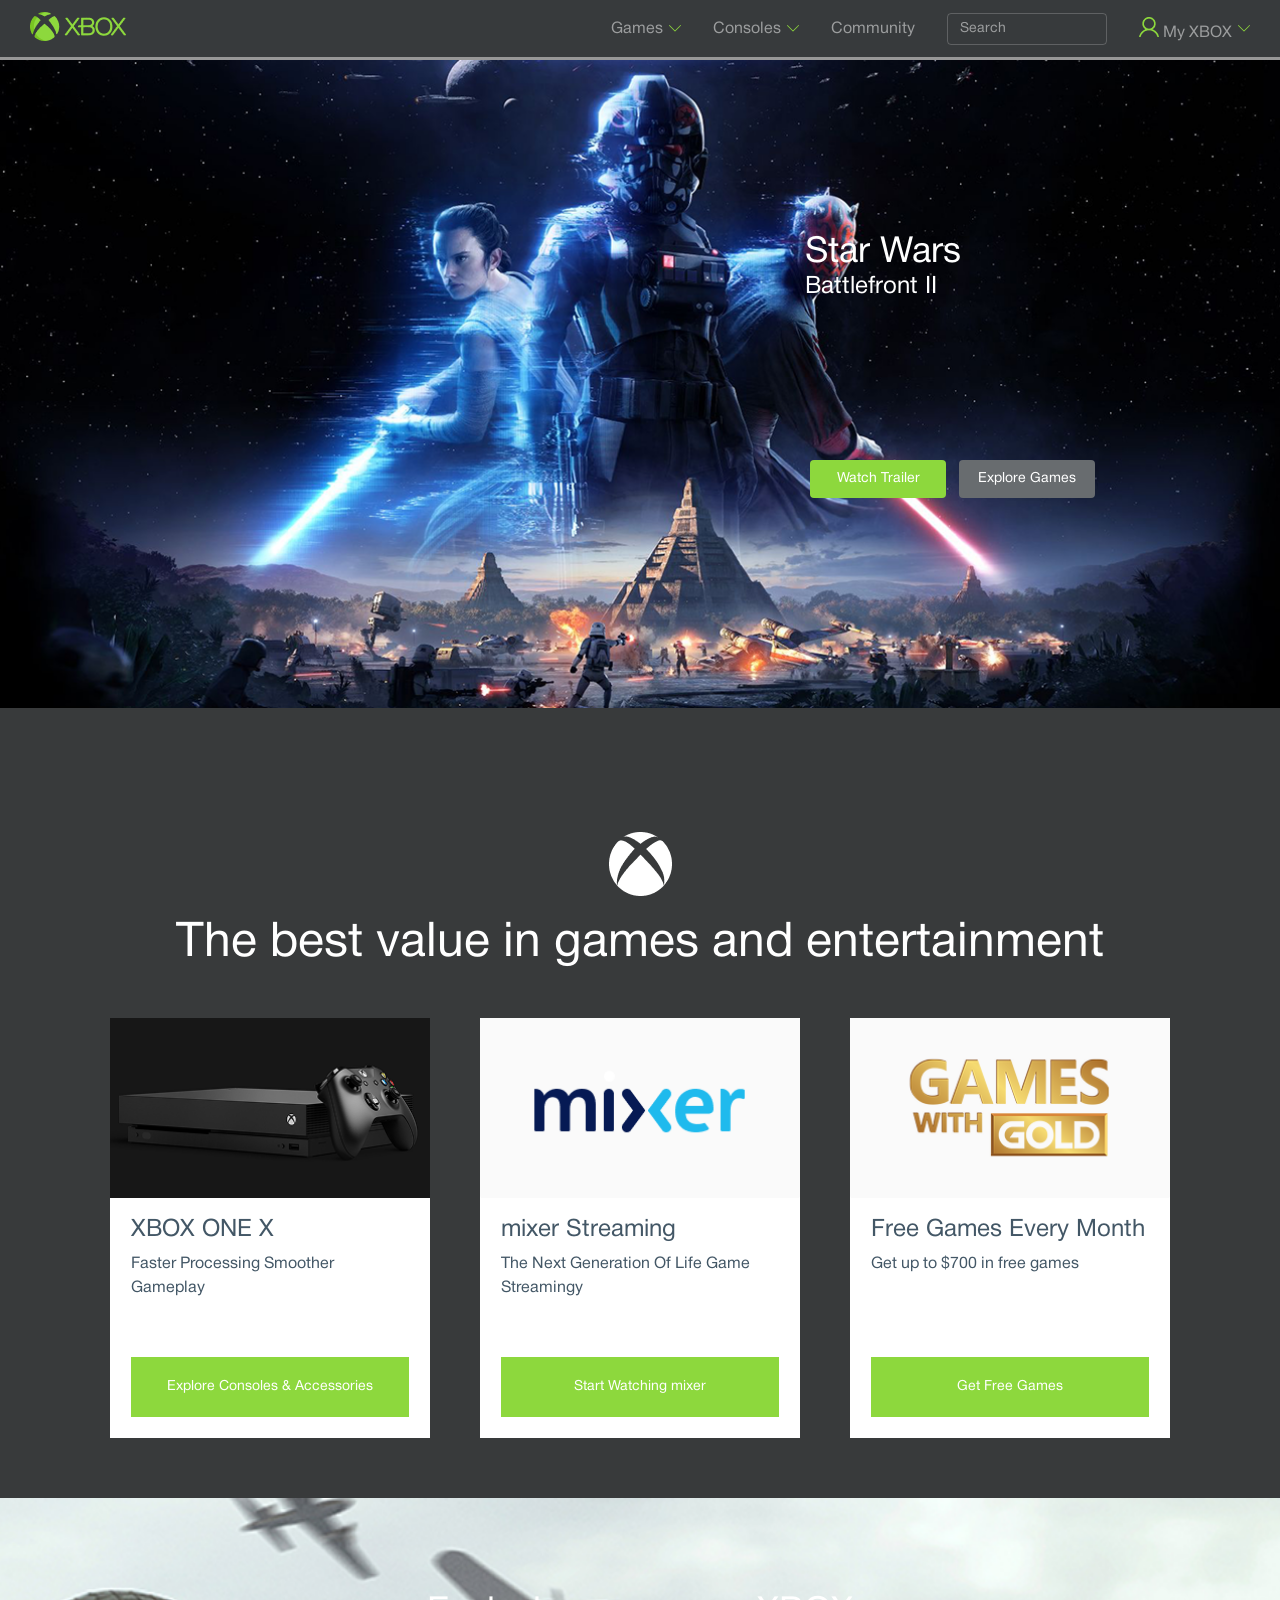
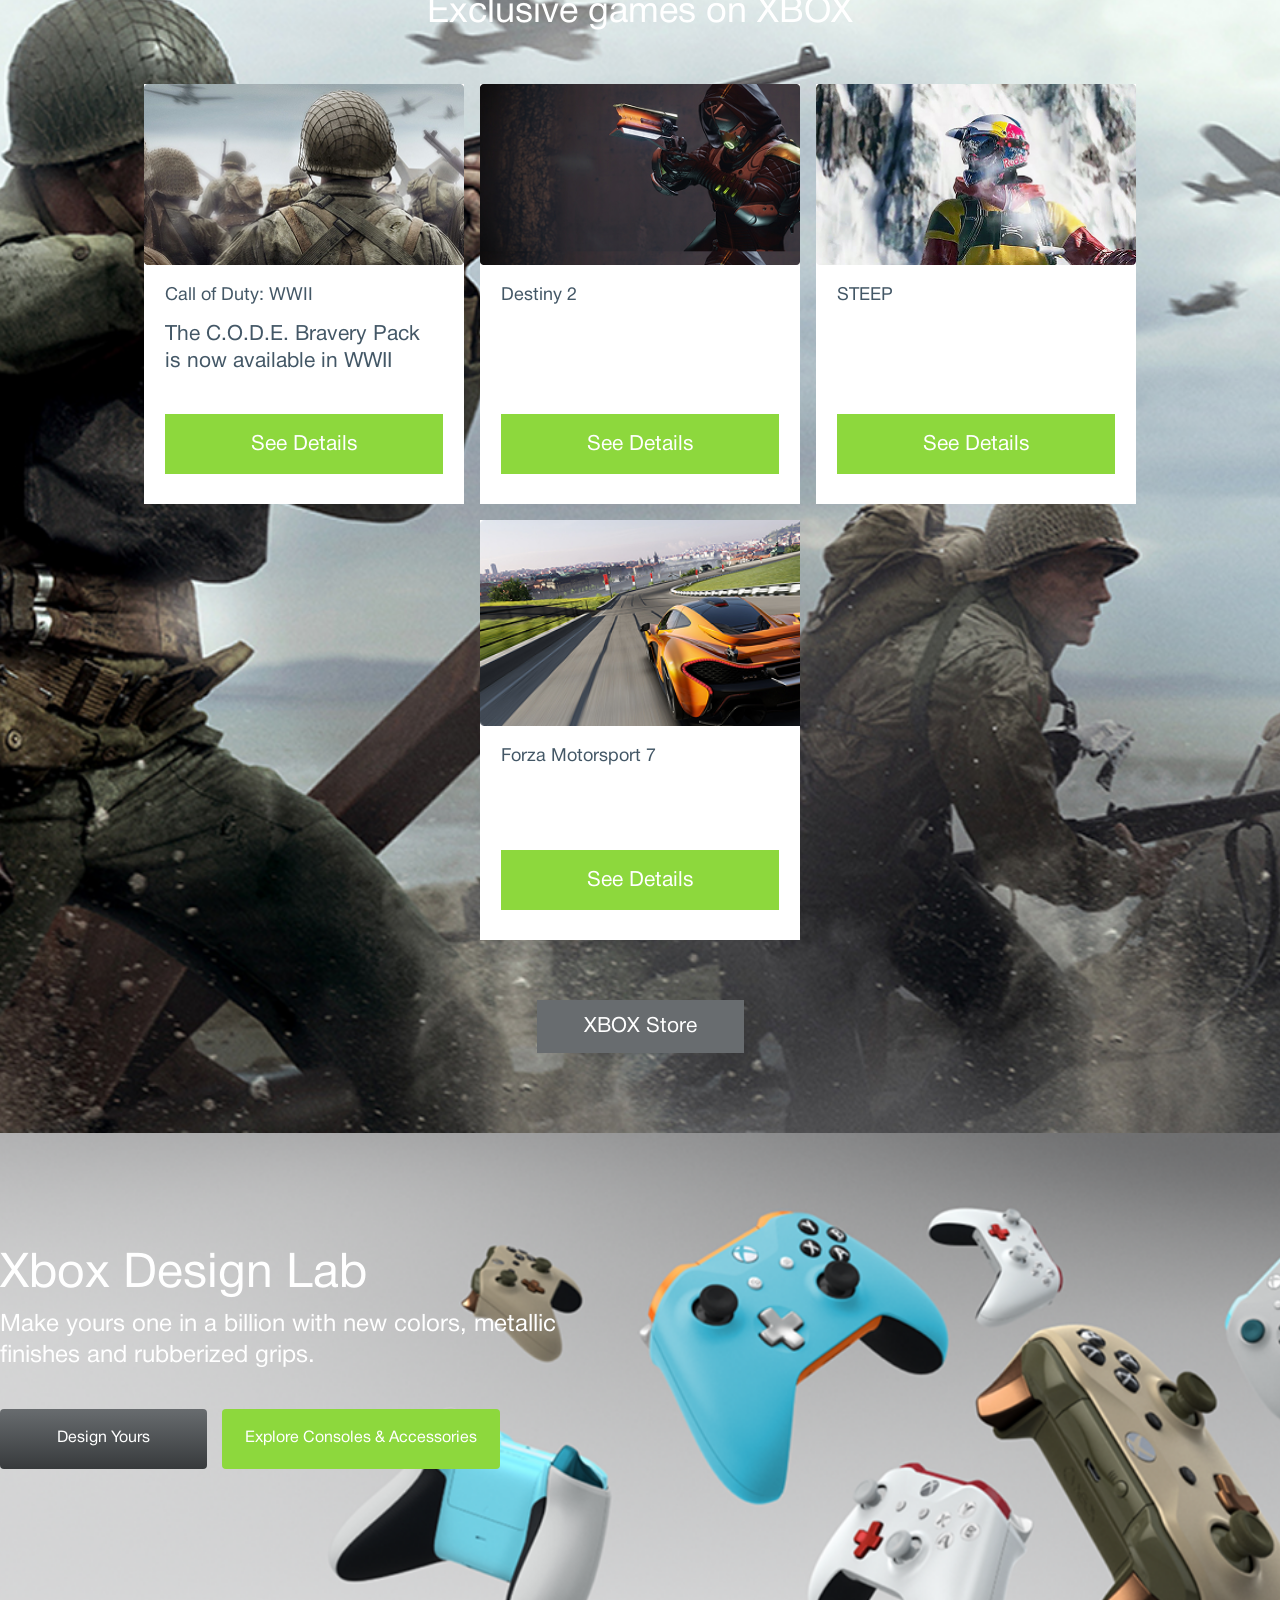
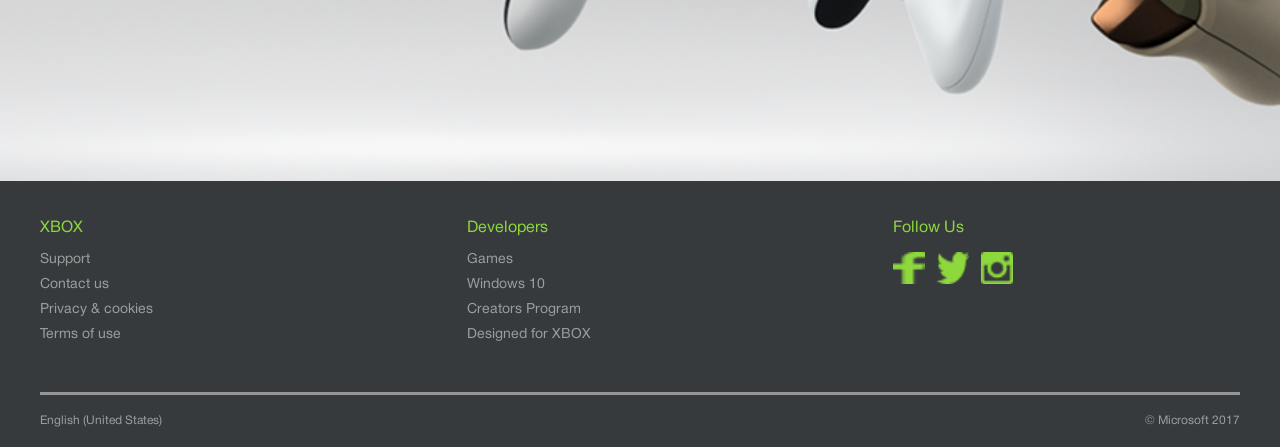
==== commit f2846386: "Add files via upload" ====
--- a/index.html
+++ b/index.html
@@ -25,7 +25,7 @@
             placeholder="Search"
           />
           <li>
-            <a href="#"><img src="./img/icon.png" alt="" /> My XBOX</a>
+            <a href="#"><img src="./img/Shape.png" alt="" /> My XBOX</a>
             <img src="img/down-arrow.png" alt="" />
           </li>
         </ul>
@@ -154,8 +154,43 @@
           </div>
         </div>
       </section>
+<footer class="footer">
+  <div class="footer-container">
+    <div class="footer-column">
+      <h4 class="footer-heading">XBOX</h4>
+      <ul class="footer-links">
+        <li><a href="#">Support</a></li>
+        <li><a href="#">Contact us</a></li>
+        <li><a href="#">Privacy & cookies</a></li>
+        <li><a href="#">Terms of use</a></li>
+      </ul>
+    </div>
+    <div class="footer-column">
+      <h4 class="footer-heading">Developers</h4>
+      <ul class="footer-links">
+        <li><a href="#">Games</a></li>
+        <li><a href="#">Windows 10</a></li>
+        <li><a href="#">Creators Program</a></li>
+        <li><a href="#">Designed for XBOX</a></li>
+      </ul>
+    </div>
+    <div class="footer-column">
+      <h4 class="footer-heading">Follow Us</h4>
+      <div class="social-links">
+        <img src="./img/Faacebook.png" alt="Facebook" />
+        <img src="./img/Twitter.png" alt="Twitter" />
+        <img src="./img/Instagram.png" alt="Instagram" />
+      </div>
+    </div>
+  </div>
+  <div class="footer-bottom">
+    <div class="footer-container">
+      <span class="language">English (United States)</span>
+      <span class="copyright">© Microsoft 2017</span>
+    </div>
+  </div>
+</footer>
 
-      
     </main>
   </body>
 </html>
--- a/style.css
+++ b/style.css
@@ -706,4 +706,132 @@
     height: 48px;
     font-size: 13px;
   }
+}
+
+
+/* ========== FOOTER ========== */
+.footer {
+  background-color: #373a3c;
+  color: rgba(255, 255, 255, 0.5);
+  padding: 40px 40px 0;
+  font-family: var(--font-family);
+}
+
+.footer-container {
+  max-width: 1200px;
+  margin: 0 auto;
+  display: flex;
+  gap: 80px;
+}
+
+.footer-column {
+  flex: 1;
+}
+
+.footer-heading {
+  color: #8dd83d;
+  font-family: var(--font-family);
+  font-weight: 400;
+  font-size: 16px;
+  margin-bottom: 16px;
+}
+
+.footer-links {
+  list-style: none;
+}
+
+.footer-links li {
+  margin-bottom: 10px;
+}
+
+.footer-links a {
+  color: rgba(255, 255, 255, 0.5);
+  font-family: var(--font-family);
+  font-weight: 400;
+  font-size: 14px;
+  text-decoration: none;
+  transition: color 0.2s;
+}
+
+.footer-links a:hover {
+  color: #fff;
+}
+
+.social-links {
+  display: flex;
+  gap: 12px;
+}
+
+.social-links img {
+  width: 32px;
+  height: 32px;
+  transition: opacity 0.2s;
+  cursor: pointer;
+}
+
+.social-links img:hover {
+  opacity: 0.7;
+}
+
+/* Жирная общая черта */
+.footer-bottom {
+  margin-top: 40px;
+  padding: 20px 0;
+  border-top: 3px solid #979797;
+}
+
+.footer-bottom .footer-container {
+  justify-content: space-between;
+  align-items: center;
+  flex-wrap: wrap;
+  gap: 10px;
+}
+
+.language {
+  font-family: var(--font-family);
+  font-weight: 400;
+  font-size: 12px;
+  color: rgba(255, 255, 255, 0.5);
+}
+
+.copyright {
+  font-family: var(--font-family);
+  font-weight: 400;
+  font-size: 12px;
+  color: rgba(255, 255, 255, 0.5);
+}
+
+/* ========== АДАПТИВНОСТЬ ДЛЯ ФУТЕРА ========== */
+@media (max-width: 768px) {
+  .footer {
+    padding: 30px 20px 0;
+  }
+  
+  .footer-container {
+    flex-direction: column;
+    gap: 30px;
+  }
+  
+  .footer-bottom .footer-container {
+    flex-direction: column;
+    text-align: center;
+  }
+}
+
+@media (max-width: 480px) {
+  .footer {
+    padding: 20px 15px 0;
+  }
+  
+  .footer-container {
+    gap: 25px;
+  }
+  
+  .footer-heading {
+    font-size: 14px;
+  }
+  
+  .footer-links a {
+    font-size: 12px;
+  }
 }
